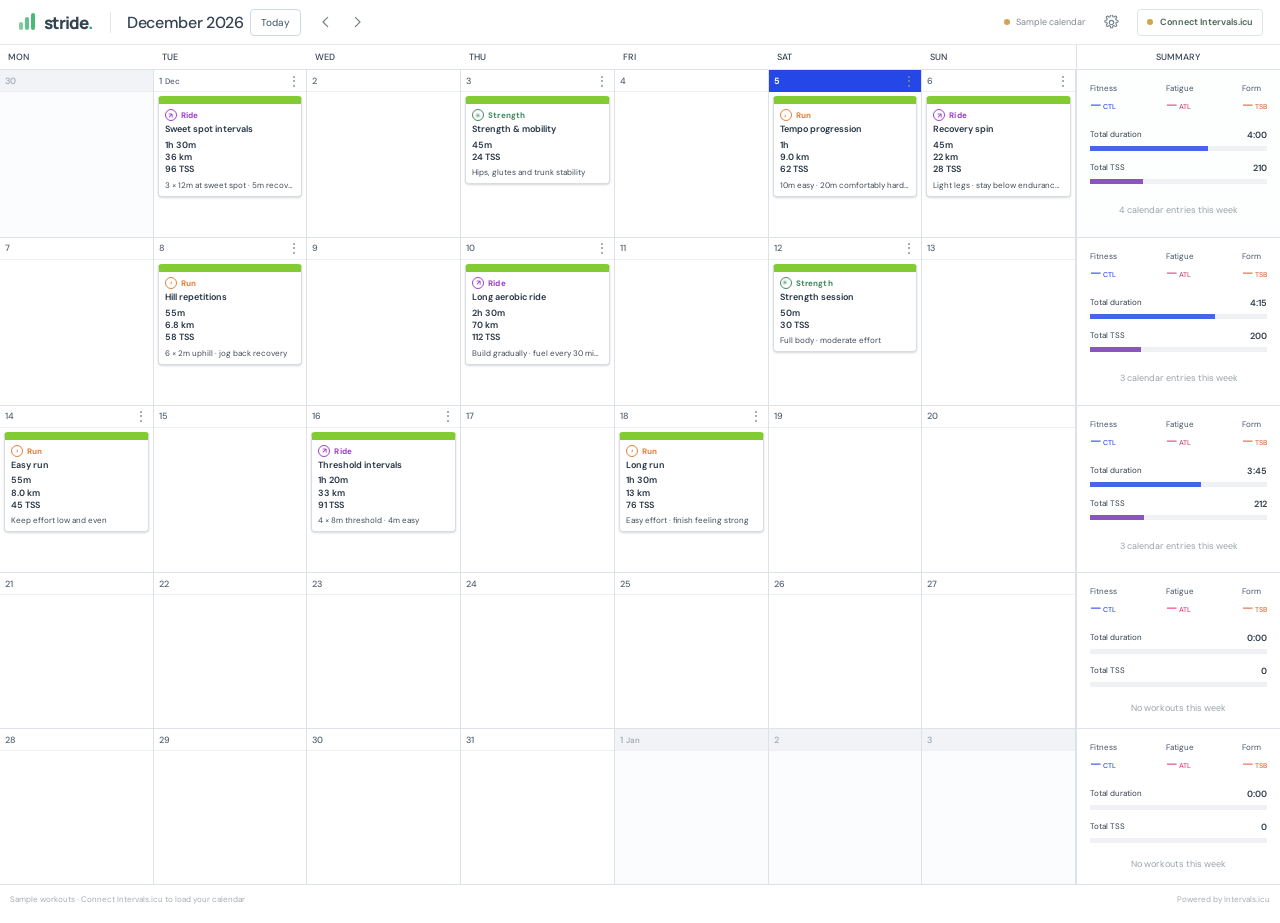
==== index.html @ 93efcd56 "Initial IntervalsUI app" ====
<!doctype html>
<html lang="en">
  <head>
    <meta charset="utf-8" />
    <meta name="viewport" content="width=device-width, initial-scale=1" />
    <meta name="theme-color" content="#ffffff" />
    <meta name="description" content="A personal training calendar powered by Intervals.icu" />
    <title>Stride — Training calendar</title>
    <link rel="stylesheet" href="./styles.css" />
    <script type="module" src="./app.js"></script>
  </head>
  <body>
    <header class="app-header">
      <a class="brand" href="#calendar" aria-label="Stride calendar">
        <span class="brand-mark" aria-hidden="true"><span></span><span></span><span></span></span>
        <span>stride<span class="brand-period">.</span></span>
      </a>
      <span class="header-divider" aria-hidden="true"></span>
      <div class="month-controls">
        <h1 id="month-title">October 2026</h1>
        <button class="today-button" id="today-button" type="button">Today</button>
        <button class="icon-button month-arrow" id="previous-month" type="button" aria-label="Previous month"><svg viewBox="0 0 24 24"><path d="m14.5 5-7 7 7 7"/></svg></button>
        <button class="icon-button month-arrow" id="next-month" type="button" aria-label="Next month"><svg viewBox="0 0 24 24"><path d="m9.5 5 7 7-7 7"/></svg></button>
      </div>
      <div class="header-actions">
        <span class="sync-status" id="sync-status"><span class="sync-indicator"></span><span id="sync-text">Sample calendar</span></span>
        <button class="icon-button settings-button" id="settings-button" type="button" aria-label="Connection settings" title="Connection settings">
          <svg viewBox="0 0 24 24" aria-hidden="true"><path d="M12 8.5a3.5 3.5 0 1 0 0 7 3.5 3.5 0 0 0 0-7Z"/><path d="m19.4 15 .1.1a1.8 1.8 0 1 1-2.5 2.5l-.1-.1a1.8 1.8 0 0 0-3.1 1.3v.2a1.8 1.8 0 1 1-3.6 0v-.2a1.8 1.8 0 0 0-3.1-1.3l-.1.1a1.8 1.8 0 1 1-2.5-2.5l.1-.1a1.8 1.8 0 0 0-1.3-3.1h-.2a1.8 1.8 0 1 1 0-3.6h.2a1.8 1.8 0 0 0 1.3-3.1l-.1-.1a1.8 1.8 0 1 1 2.5-2.5l.1.1a1.8 1.8 0 0 0 3.1-1.3v-.2a1.8 1.8 0 1 1 3.6 0v.2a1.8 1.8 0 0 0 3.1 1.3l.1-.1a1.8 1.8 0 1 1 2.5 2.5l-.1.1a1.8 1.8 0 0 0 1.3 3.1h.2a1.8 1.8 0 1 1 0 3.6h-.2a1.8 1.8 0 0 0-1.3 3.1Z"/></svg>
        </button>
        <button class="connect-button" id="connect-button" type="button"><span class="connection-dot" id="connection-dot"></span><span id="connection-label">Connect Intervals.icu</span></button>
      </div>
    </header>

    <main class="calendar-page" id="calendar">
      <div class="calendar-table" aria-label="Monthly training calendar">
        <div class="weekdays" aria-hidden="true">
          <span>Mon</span><span>Tue</span><span>Wed</span><span>Thu</span><span>Fri</span><span>Sat</span><span>Sun</span><span class="summary-heading">SUMMARY</span>
        </div>
        <div class="calendar-weeks" id="calendar-weeks" aria-live="polite"></div>
      </div>
      <footer class="page-footer"><span id="calendar-footnote">Sample workouts · Connect Intervals.icu to load your calendar</span><span>Powered by Intervals.icu</span></footer>
    </main>

    <dialog class="connect-dialog" id="connect-dialog" aria-labelledby="dialog-title">
      <form id="connect-form" method="dialog">
        <div class="dialog-header">
          <span class="dialog-mark" aria-hidden="true"><span></span><span></span><span></span></span>
          <button class="dialog-close" id="close-dialog" type="button" aria-label="Close">×</button>
        </div>
        <p class="eyebrow">PERSONAL CONNECTION</p>
        <h2 id="dialog-title">Connect your calendar</h2>
        <p class="dialog-description">Use your Intervals.icu API key to load planned workouts. You can find it in <strong>Settings → Developer Settings</strong>.</p>
        <label for="athlete-id">Athlete ID <span>Use 0 for your own account</span></label>
        <input id="athlete-id" name="athleteId" type="text" value="0" autocomplete="off" required />
        <label for="api-key">Personal API key</label>
        <input id="api-key" name="apiKey" type="password" placeholder="Paste your API key" autocomplete="new-password" required />
        <p class="form-message" id="form-message" role="status" aria-live="polite"></p>
        <button class="dialog-submit" id="dialog-submit" type="submit"><span id="submit-label">Connect and load calendar</span><span aria-hidden="true">→</span></button>
        <button class="disconnect-button" id="disconnect-button" type="button" hidden>Disconnect this browser</button>
        <p class="privacy-note"><span aria-hidden="true">⌑</span> Your key stays in this browser tab and is sent directly to Intervals.icu. This personal-key setup is intended for your own use.</p>
      </form>
    </dialog>

    <dialog class="workout-dialog" id="workout-dialog" aria-labelledby="workout-dialog-title">
      <div class="workout-dialog-content" id="workout-dialog-content"></div>
    </dialog>
  </body>
</html>
---- styles.css ----
@import url('https://fonts.googleapis.com/css2?family=DM+Sans:wght@400;500;600;700&family=Manrope:wght@400;500;600;700;800&display=swap');

:root {
  color-scheme: light;
  --ink: #263342;
  --muted: #78838e;
  --line: #dce2e8;
  --ride: #9f42ca;
  --run: #de8140;
  --strength: #438b61;
  --swim: #31a2a8;
  font-family: 'DM Sans', -apple-system, BlinkMacSystemFont, 'Segoe UI', sans-serif;
  font-synthesis: none;
  text-rendering: optimizeLegibility;
  -webkit-font-smoothing: antialiased;
}
* { box-sizing: border-box; }
body { margin: 0; min-width: 320px; min-height: 100vh; color: var(--ink); background: #fff; }
button, input { font: inherit; }
button:focus-visible, a:focus-visible, input:focus-visible { outline: 3px solid rgba(55, 116, 235, .32); outline-offset: 2px; }

.app-header { height: 45px; position: sticky; top: 0; z-index: 4; display: flex; align-items: center; gap: 13px; padding: 0 17px; border-bottom: 1px solid #e6e9ec; background: rgba(255,255,255,.97); }
.brand { display: inline-flex; align-items: center; gap: 7px; color: #334450; text-decoration: none; font: 800 17px/1 'Manrope', sans-serif; letter-spacing: -1px; }
.brand-period { color: #38a46a; }
.brand-mark, .dialog-mark { width: 20px; height: 20px; display: inline-flex; align-items: end; gap: 2px; padding: 2px; }
.brand-mark span, .dialog-mark span { width: 4px; border-radius: 4px; background: #49b878; }
.brand-mark span:nth-child(1), .dialog-mark span:nth-child(1) { height: 8px; opacity: .72; }
.brand-mark span:nth-child(2), .dialog-mark span:nth-child(2) { height: 13px; opacity: .86; }
.brand-mark span:nth-child(3), .dialog-mark span:nth-child(3) { height: 17px; }
.header-divider { width: 1px; height: 21px; margin: 0 3px 0 5px; background: #e3e7ea; }
.month-controls { display: flex; align-items: center; gap: 4px; }
.month-controls h1 { min-width: 111px; margin: 0 3px 0 0; color: #344251; font: 500 16px 'DM Sans', sans-serif; letter-spacing: -.35px; }
.icon-button { width: 27px; height: 27px; display: inline-grid; place-items: center; padding: 0; border: 1px solid transparent; border-radius: 4px; color: #75818d; background: transparent; cursor: pointer; }
.icon-button:hover { border-color: #dce3ea; color: #34495a; background: #f6f8fa; }
.icon-button svg { width: 16px; height: 16px; fill: none; stroke: currentColor; stroke-width: 1.8; stroke-linecap: round; stroke-linejoin: round; }
.today-button { height: 27px; margin-right: 7px; padding: 0 10px; border: 1px solid #cdd9e8; border-radius: 4px; color: #3e536a; background: #fff; font-size: 10px; cursor: pointer; }
.today-button:hover { border-color: #9eb6d6; background: #f8fafc; }
.header-actions { display: flex; align-items: center; gap: 12px; margin-left: auto; }
.sync-status { display: inline-flex; align-items: center; gap: 6px; color: #7e8991; font-size: 9px; white-space: nowrap; }
.sync-indicator, .connection-dot { width: 6px; height: 6px; display: inline-block; flex: 0 0 auto; border-radius: 50%; background: #d6a34c; }
.sync-status.connected .sync-indicator, .connection-dot.connected { background: #48a46a; }
.sync-status.loading .sync-indicator { background: #5486ce; animation: pulse 1s infinite alternate; }
@keyframes pulse { to { opacity: .3; } }
.settings-button { color: #75818d; }
.settings-button svg { width: 15px; height: 15px; }
.connect-button { height: 27px; display: inline-flex; align-items: center; gap: 7px; padding: 0 9px; border: 1px solid #dce4e4; border-radius: 4px; color: #476354; background: #fff; font-size: 9px; font-weight: 600; cursor: pointer; }
.connect-button:hover { border-color: #b7d7c0; background: #f7fbf8; }

.calendar-page { width: 100%; padding: 0 0 10px; }
.calendar-table { width: 100%; overflow-x: auto; }
.weekdays { min-width: 860px; height: 25px; display: grid; grid-template-columns: repeat(7, minmax(0, 1fr)) 204px; border-bottom: 1px solid var(--line); color: #364354; background: #fff; }
.weekdays span { display: flex; align-items: center; padding: 0 8px; font-size: 9px; font-weight: 500; text-transform: uppercase; }
.weekdays .summary-heading { justify-content: center; border-left: 1px solid var(--line); font-size: 9px; }
.calendar-weeks { min-width: 860px; }
.week-row { display: grid; grid-template-columns: minmax(0, 1fr) 204px; min-height: 155px; border-bottom: 1px solid var(--line); }
.week-days { min-width: 0; display: grid; grid-template-columns: repeat(7, minmax(0, 1fr)); }
.day-cell { min-width: 0; min-height: 155px; position: relative; border-right: 1px solid var(--line); background: #fff; }
.day-cell.outside-month { background: #fbfcfd; }
.day-head { height: 22px; display: flex; align-items: center; justify-content: space-between; padding: 0 5px; border-bottom: 1px solid #edf0f3; color: #536071; }
.day-cell.outside-month .day-head { color: #9ba5af; background: #f1f3f6; }
.day-number { font-size: 9px; font-weight: 500; }
.day-label-month { margin-left: 3px; font-size: 8px; }
.day-cell.is-today .day-head { color: #fff; background: #2547e8; border-color: #2547e8; font-weight: 700; }
.day-cell.is-today .day-number { font-weight: 700; }
.day-cell.is-today .day-label-month { display: none; }
.day-menu { color: #8090a0; font-size: 14px; line-height: 1; }
.workout-list { display: grid; align-content: start; gap: 5px; padding: 4px 4px 7px; }
.add-workout { width: 100%; min-height: 28px; display: grid; place-items: center; border: 1px solid #c7d1df; color: #667789; background: #fff; font-size: 17px; font-weight: 300; line-height: 1; cursor: pointer; opacity: 0; transition: opacity .12s ease, border-color .12s ease, background .12s ease; }
.day-cell:hover .add-workout, .day-cell:focus-within .add-workout { opacity: 1; }
.add-workout:hover { border-color: #8fa7c4; color: #405d7a; background: #f8fafc; }
.add-workout:focus-visible { opacity: 1; }
.workout-card { position: relative; min-width: 0; display: block; overflow: hidden; padding: 5px 6px 6px; border: 1px solid #d8dde4; border-top: 8px solid #dfe3e9; border-radius: 4px; color: #253344; text-align: left; background: #fff; box-shadow: 0 1px 2px rgba(24,39,59,.18); cursor: pointer; transition: box-shadow .12s ease, transform .12s ease; }
.workout-card:hover { z-index: 1; transform: translateY(-1px); box-shadow: 0 3px 8px rgba(24,39,59,.17); }
.workout-card.planned { border-top-color: #83cb32; }
.workout-card.activity { border-top-color: #dfe3e9; }
.workout-card.restricted { border-color: #eadfd0; border-top-color: #d6a458; background: #fffdf9; }
.workout-card.ride { --sport-color: var(--ride); }
.workout-card.run { --sport-color: var(--run); }
.workout-card.strength { --sport-color: var(--strength); }
.workout-card.swim { --sport-color: var(--swim); }
.workout-card.other { --sport-color: #688a6c; }
.workout-card.has-color { border-top-color: var(--sport-color); }
.workout-type { display: flex; align-items: center; gap: 4px; margin-bottom: 3px; color: var(--sport-color); font-size: 8px; font-weight: 800; letter-spacing: .15px; line-height: 1; }
.sport-icon { width: 12px; height: 12px; display: inline-grid; place-items: center; border: 1px solid currentColor; border-radius: 50%; font-size: 7px; font-weight: 800; }
.workout-title { display: -webkit-box; overflow: hidden; color: #253344; font-size: 9px; font-weight: 600; line-height: 1.2; -webkit-line-clamp: 2; -webkit-box-orient: vertical; }
.workout-meta { display: grid; gap: 2px; margin-top: 5px; color: #263443; font-size: 9px; font-weight: 600; line-height: 1.15; }
.workout-description { overflow: hidden; margin-top: 5px; color: #3f4b57; font-size: 8px; line-height: 1.25; text-overflow: ellipsis; white-space: nowrap; }
.summary-card { min-width: 0; display: flex; flex-direction: column; padding: 13px 13px 10px; border-left: 1px solid var(--line); background: #fff; }
.summary-stats { display: flex; justify-content: space-between; gap: 5px; margin-bottom: 16px; }
.summary-stat { display: grid; gap: 3px; color: #445366; font-size: 9px; }
.summary-stat span { font-size: 8px; }
.summary-stat strong { color: #2d4be7; font-size: 13px; font-weight: 500; }
.summary-stat:nth-child(2) strong { color: #e13e7e; }
.summary-stat:nth-child(3) strong { color: #e16a37; }
.summary-stat small { margin-left: 1px; font-size: 7px; }
.summary-metric { display: grid; grid-template-columns: 1fr auto; gap: 4px; margin: 0 0 5px; color: #303c4a; font-size: 8px; }
.summary-metric strong { font-size: 9px; font-weight: 600; }
.summary-meter { height: 5px; margin: 0 0 11px; overflow: hidden; background: #eff1f4; }
.summary-meter span { height: 100%; display: block; min-width: 0; background: #4566ec; }
.summary-meter.load span { background: #8b55bf; }
.summary-empty { margin: auto 0; color: #9aa3aa; text-align: center; font-size: 9px; line-height: 1.5; }
.week-row.is-current .summary-card { background: #fdfefe; }
.page-footer { display: flex; justify-content: space-between; padding: 9px 10px; color: #a4adb4; font-size: 8px; }

.connect-dialog, .workout-dialog { width: min(440px, calc(100vw - 28px)); padding: 0; overflow: visible; border: 0; border-radius: 10px; color: var(--ink); background: #fff; box-shadow: 0 25px 90px rgba(17,39,51,.25); }
.connect-dialog::backdrop, .workout-dialog::backdrop { background: rgba(16,34,44,.47); backdrop-filter: blur(2px); }
.connect-dialog form { padding: 24px 27px 22px; }
.dialog-header { display: flex; align-items: center; justify-content: space-between; margin-bottom: 20px; }
.dialog-mark { width: 30px; height: 30px; border: 1px solid #e0eee4; border-radius: 7px; background: #f1faf3; }
.dialog-close { width: 28px; height: 28px; border: 0; border-radius: 5px; color: #829098; background: transparent; font-size: 22px; cursor: pointer; }
.dialog-close:hover { color: #344e5c; background: #f1f4f4; }
.eyebrow { color: #8b9990; font-size: 9px; font-weight: 700; letter-spacing: 1.2px; }
.connect-dialog h2, .workout-dialog h2 { margin: 6px 0 8px; color: #1f3543; font: 700 22px 'Manrope', sans-serif; letter-spacing: -.6px; }
.dialog-description { margin: 0 0 20px; color: #7b8990; font-size: 12px; line-height: 1.6; }
.dialog-description strong { color: #4c606a; }
.connect-dialog label { display: flex; align-items: center; justify-content: space-between; margin: 14px 0 6px; color: #3a505d; font-size: 10px; font-weight: 700; }
.connect-dialog label span { color: #9ba5aa; font-size: 9px; font-weight: 400; }
.connect-dialog input { width: 100%; height: 38px; padding: 0 11px; border: 1px solid #dce3e5; border-radius: 5px; color: #304957; background: #fcfdfd; font-size: 12px; }
.connect-dialog input::placeholder { color: #b0b9bd; }
.form-message { min-height: 17px; margin: 6px 0 5px; color: #b05149; font-size: 10px; line-height: 1.45; }
.form-message.success { color: #238053; }
.dialog-submit { width: 100%; height: 39px; display: flex; align-items: center; justify-content: space-between; padding: 0 13px; border: 0; border-radius: 5px; color: #fff; background: #278352; font-size: 11px; font-weight: 700; cursor: pointer; }
.dialog-submit:hover { background: #176b43; }
.dialog-submit:disabled { opacity: .7; cursor: wait; }
.disconnect-button { display: block; margin: 10px auto 0; padding: 5px 8px; border: 0; color: #a05a52; background: transparent; font-size: 10px; cursor: pointer; }
.disconnect-button:hover { color: #793e38; text-decoration: underline; }
.disconnect-button[hidden] { display: none; }
.privacy-note { display: flex; gap: 7px; margin: 13px 0 0; color: #929da2; font-size: 9px; line-height: 1.5; }
.privacy-note span { color: #5d9c73; font-size: 12px; }
.workout-dialog { width: min(420px, calc(100vw - 28px)); }
.workout-dialog-content { padding: 25px; }
.workout-dialog:has(.builder-form) { width: min(1440px, calc(100vw - 24px)); max-height: calc(100vh - 24px); overflow: auto; border-radius: 7px; }
.workout-dialog:has(.builder-form) .workout-dialog-content { padding: 16px 20px 18px; }
.builder-form { padding: 0; }
.builder-heading { display: flex; align-items: flex-start; justify-content: space-between; margin: 0 0 13px; padding-bottom: 10px; border-bottom: 1px solid #e8edf1; }
.builder-heading .eyebrow { margin: 2px 0 7px; }
.builder-heading h2 { margin: 0; color: #1f3543; font: 700 20px 'Manrope', sans-serif; letter-spacing: -.5px; }
.builder-date { margin: 5px 0 0; color: #839099; font-size: 11px; }
.builder-fields { display: grid; grid-template-columns: minmax(220px, 2fr) minmax(145px, 1fr) minmax(130px, .8fr); align-items: end; gap: 10px; }
.builder-summary { margin-top: 10px; padding: 8px 12px 7px; border: 1px solid #e0e7ed; border-radius: 5px; background: #f8fafc; }
.builder-summary-heading { display: flex; justify-content: space-between; align-items: baseline; color: #344b59; font-size: 10px; }
.builder-summary-heading span { color: #8b989f; font-size: 8px; }
.builder-summary-metrics { display: grid; grid-template-columns: repeat(3, minmax(100px, 170px)); gap: 18px; margin-top: 7px; }
.builder-summary-metrics div { display: grid; gap: 3px; }
.builder-summary-metrics span { color: #87949c; font-size: 8px; }
.builder-summary-metrics strong { color: #233d4d; font: 700 15px 'Manrope', sans-serif; }
.builder-summary > p { margin: 7px 0 0; color: #99a4aa; font-size: 8px; }
.builder-field { display: grid; gap: 6px; color: #40525e; font-size: 10px; font-weight: 700; }
.builder-field input, .builder-field select, .builder-field textarea { width: 100%; min-width: 0; padding: 9px 10px; border: 1px solid #dce3e5; border-radius: 5px; color: #304957; background: #fcfdfd; font-size: 12px; font-weight: 400; }
.builder-field input, .builder-field select { height: 37px; }
.builder-field textarea { resize: vertical; line-height: 1.45; }
.builder-field input::placeholder, .builder-field textarea::placeholder { color: #aeb8bc; }
.builder-wide { grid-column: 1 / -1; }
.builder-section { margin-top: 13px; }
.builder-section-heading { display: flex; align-items: baseline; justify-content: space-between; gap: 10px; margin-bottom: 8px; }
.builder-section-heading h3 { margin: 0; color: #344b59; font: 700 11px 'Manrope', sans-serif; }
.builder-section-heading > span { color: #97a2a9; font-size: 9px; }
.builder-palette { display: grid; grid-template-columns: repeat(8, minmax(0, 1fr)); gap: 6px; }
.builder-preset { min-height: 52px; position: relative; display: grid; align-content: center; gap: 3px; padding: 7px 22px 7px 9px; border: 1px solid #d6dde5; border-radius: 4px; color: #2f3d4b; text-align: left; background: #f9fafc; box-shadow: 0 1px 1px rgba(24,39,59,.04); cursor: pointer; }
.builder-preset:hover { border-color: #9eb8d3; background: #f1f6fb; }
.builder-preset[draggable="true"] { cursor: grab; }
.builder-preset:active { cursor: grabbing; }
.builder-preset strong { font-size: 9px; font-weight: 700; }
.builder-preset small { overflow: hidden; color: #84929b; font-size: 8px; text-overflow: ellipsis; white-space: nowrap; }
.preset-plus { position: absolute; top: 7px; right: 8px; color: #6080a0; font-size: 14px; line-height: 1; }
.builder-empty { padding: 18px 10px; border: 1px dashed #d7e0e7; border-radius: 5px; color: #9aa6ae; text-align: center; font-size: 10px; }
.builder-block { padding: 0; border: 1px solid #e0e6eb; border-bottom: 0; background: #fff; }
.builder-block-main { min-height: 48px; display: grid; grid-template-columns: 13px 22px minmax(0, 1fr) auto auto; align-items: center; gap: 8px; padding: 7px 9px; cursor: grab; }
.builder-block-main:active { cursor: grabbing; }
.builder-block:active { cursor: grabbing; }
.builder-block.dragging { opacity: .4; }
.builder-block.drag-over-before { box-shadow: inset 0 2px #397dbc; }
.builder-block.drag-over-after { box-shadow: inset 0 -2px #397dbc; }
.builder-block-drag { color: #9caab4; font-size: 15px; line-height: 1; }
.builder-block:first-child { border-radius: 5px 5px 0 0; }
.builder-block:last-child { border-bottom: 1px solid #e0e6eb; border-radius: 0 0 5px 5px; }
.builder-block:only-child { border-radius: 5px; }
.builder-block-index { color: #a1adb5; font: 600 9px 'Manrope', sans-serif; }
.builder-block-copy { min-width: 0; display: grid; gap: 3px; }
.builder-block-copy strong { color: #344b59; font-size: 10px; }
.builder-block-copy span { overflow: hidden; color: #81909a; font-size: 9px; text-overflow: ellipsis; white-space: nowrap; }
.builder-block-controls { display: flex; gap: 3px; }
.builder-block-controls button { width: 25px; height: 25px; padding: 0; border: 1px solid #e0e6eb; border-radius: 4px; color: #627784; background: #fff; font-size: 13px; line-height: 1; cursor: pointer; }
.builder-block-controls button:hover:not(:disabled) { border-color: #bdcbd6; background: #f5f8fa; }
.builder-block-controls button:disabled { opacity: .35; cursor: default; }
.builder-block-controls .remove-block { color: #a5625b; font-size: 17px; }
.builder-repeat-control { display: inline-flex; align-items: center; gap: 3px; margin: 0 3px; padding: 2px 4px; border-radius: 4px; color: #465b69; background: #eef2f6; font-size: 9px; font-weight: 700; }
.builder-block-controls .builder-repeat-control button { width: 21px; height: 21px; border: 0; color: #406d96; background: transparent; font-size: 12px; }
.builder-block-controls .builder-repeat-control button:hover:not(:disabled) { background: #fff; }
.builder-input-block { min-width: 0; margin: 0 0 8px; padding: 9px 11px 11px; border: 1px solid #e0e6eb; border-radius: 5px; background: #fff; }
.builder-input-block legend { padding: 0 5px; color: #8b989f; font-size: 8px; }
.builder-input-block-heading { display: flex; align-items: center; justify-content: space-between; margin-bottom: 8px; color: #344b59; font-size: 10px; }
.builder-input-block-heading label { display: flex; align-items: center; gap: 6px; color: #7c8a93; font-size: 9px; }
.builder-input-block-heading input { width: 52px; height: 27px; padding: 2px 5px; border: 1px solid #dce3e9; border-radius: 4px; color: #344b59; font-size: 10px; text-align: center; }
.builder-step-inputs { display: grid; gap: 6px; }
.builder-step-input-row { display: grid; grid-template-columns: minmax(50px, 1fr) 150px 150px; align-items: center; gap: 10px; min-height: 34px; padding: 4px 8px; border-radius: 4px; background: #f8fafc; }
.builder-step-input-row label { display: flex; align-items: center; gap: 7px; color: #7c8a93; font-size: 8px; }
.builder-step-input-row label > span { color: #88959d; }
.builder-step-input-row input { width: 98px; height: 27px; padding: 3px 6px; border: 1px solid #dce3e9; border-radius: 4px; color: #344b59; background: #fff; font-size: 11px; text-align: right; }
.builder-step-input-row label:last-child input { width: 64px; }
.builder-step-number { color: #89969e; font-size: 8px; }
.builder-chart-wrap { min-height: 90px; padding: 3px 7px 0; border: 1px solid #e4e9ed; border-radius: 4px; background: #fff; }
.builder-chart-wrap.is-drop-target, #builder-block-list.is-drop-target { outline: 2px dashed #5891c6; outline-offset: 2px; background-color: #f4f9fd; }
.builder-chart { width: 100%; height: auto; display: block; overflow: visible; }
.chart-power-hit { cursor: ns-resize; touch-action: none; }
.chart-duration-hit { cursor: ew-resize; touch-action: none; }
.chart-power-hit:focus, .chart-duration-hit:focus { outline: none; stroke: #f3b544; stroke-width: 2; }
.chart-axis-label { fill: #66727e; font: 10px 'DM Sans', sans-serif; }
.chart-block-label { fill: #172231; font: 10px 'DM Sans', sans-serif; }
.builder-chart-empty { min-height: 80px; display: grid; place-items: center; color: #a1adb5; font-size: 10px; }
.builder-notes-field { margin-top: 13px; }
.builder-note { margin: 15px 0; color: #839099; font-size: 9px; line-height: 1.5; }
.builder-note.error { color: #b05149; }
.builder-actions { position: sticky; bottom: -18px; z-index: 2; display: flex; justify-content: flex-end; gap: 8px; margin: 12px -20px -18px; padding: 10px 20px; border-top: 1px solid #e4e9ed; background: rgba(255,255,255,.98); }
.builder-actions button { min-height: 36px; padding: 0 13px; border-radius: 5px; font-size: 10px; font-weight: 700; cursor: pointer; }
.builder-cancel { border: 1px solid #dce4e5; color: #526570; background: #fff; }
.builder-save { border: 1px solid #2547e8; color: #fff; background: #2547e8; }
.builder-save:hover { background: #1738d0; }
.builder-save:disabled { opacity: .65; cursor: wait; }
.workout-detail-top { display: flex; align-items: center; justify-content: space-between; }
.workout-detail-sport { display: inline-flex; align-items: center; gap: 7px; color: var(--sport-color, #538764); font-size: 9px; font-weight: 800; letter-spacing: .7px; text-transform: uppercase; }
.workout-detail-sport i { width: 8px; height: 8px; border-radius: 50%; background: var(--sport-color, #538764); }
.workout-detail-date { margin-top: 15px; color: #88969c; font-size: 10px; }
.workout-detail-metrics { display: flex; gap: 22px; margin: 19px 0; padding: 13px 0; border-top: 1px solid #e8edee; border-bottom: 1px solid #e8edee; }
.workout-detail-metrics span { display: grid; gap: 4px; color: #88969c; font-size: 8px; font-weight: 700; letter-spacing: .6px; }
.workout-detail-metrics strong { color: #344c59; font: 700 15px 'Manrope', sans-serif; letter-spacing: 0; }
.workout-description-full { color: #6f7d85; font-size: 11px; line-height: 1.7; white-space: pre-wrap; }
.workout-dialog-actions { display: flex; justify-content: flex-end; margin-top: 19px; }
.workout-dialog-actions button { min-height: 31px; padding: 0 12px; border: 1px solid #dce4e5; border-radius: 5px; color: #425966; background: #fff; font-size: 10px; font-weight: 600; cursor: pointer; }
.icu-link { margin-right: auto; align-self: center; color: #36825a; font-size: 10px; text-decoration: none; }
.icu-link:hover { text-decoration: underline; }

@media (max-width: 860px) {
  .weekdays { grid-template-columns: repeat(7, minmax(94px, 1fr)) 170px; }
  .calendar-weeks { min-width: 828px; }
  .week-row { grid-template-columns: minmax(0, 1fr) 170px; min-height: 145px; }
  .day-cell { min-height: 145px; }
  .summary-card { padding: 11px 9px 8px; }
  .summary-stats { margin-bottom: 12px; }
  .builder-palette { grid-template-columns: repeat(4, minmax(0, 1fr)); }
}
@media (max-width: 600px) {
  .app-header { height: 48px; gap: 8px; padding: 0 9px; }
  .brand { gap: 4px; font-size: 15px; }
  .brand-mark { transform: scale(.86); }
  .header-divider { margin: 0 1px; }
  .month-controls { gap: 1px; }
  .month-controls h1 { min-width: 91px; font-size: 13px; }
  .workout-dialog:has(.builder-form) { width: calc(100vw - 12px); max-height: calc(100vh - 12px); }
  .workout-dialog:has(.builder-form) .workout-dialog-content { padding: 12px; }
  .builder-actions { bottom: -12px; margin: 10px -12px -12px; padding: 9px 12px; }
  .builder-fields { grid-template-columns: 1fr 1fr; }
  .builder-fields .builder-field:first-child { grid-column: 1 / -1; }
  .builder-summary-metrics { grid-template-columns: repeat(3, minmax(0, 1fr)); gap: 7px; }
  .builder-summary-metrics strong { font-size: 13px; }
  .builder-palette { grid-template-columns: repeat(2, minmax(0, 1fr)); }
  .builder-fields { gap: 9px; }
  .builder-block-main { grid-template-columns: 11px 18px minmax(0, 1fr) auto; gap: 4px; padding: 7px 5px; }
  .builder-block-copy { grid-column: 3; grid-row: 1; }
  .builder-block-controls { grid-column: 4; grid-row: 1 / span 2; }
  .builder-step-input-row { grid-template-columns: 42px 1fr 1fr; gap: 5px; padding: 4px; }
  .builder-step-input-row label { flex-direction: column; align-items: flex-start; gap: 3px; }
  .builder-step-input-row input, .builder-step-input-row label:last-child input { width: 100%; }
  .builder-block-controls { gap: 2px; }
  .builder-block-controls button { width: 22px; height: 23px; }
  .builder-repeat-control { gap: 1px; margin: 0; padding: 1px 2px; }
  .builder-block-controls .builder-repeat-control button { width: 17px; height: 20px; }
  .today-button { height: 25px; margin-right: 1px; padding: 0 7px; font-size: 9px; }
  .month-arrow { width: 22px; }
  .header-actions { gap: 4px; }
  .sync-status { display: none; }
  .connect-button { width: 27px; justify-content: center; padding: 0; overflow: hidden; font-size: 0; }
  .connect-button #connection-label { display: none; }
  .connection-dot { width: 7px; height: 7px; }
  .settings-button { display: none; }
  .weekdays { grid-template-columns: repeat(7, minmax(84px, 1fr)) 150px; }
  .calendar-weeks { min-width: 738px; }
  .week-row { grid-template-columns: minmax(0, 1fr) 150px; min-height: 135px; }
  .day-cell { min-height: 135px; }
  .day-head { padding: 0 4px; }
  .workout-list { gap: 4px; padding: 3px; }
  .workout-card { padding: 4px 4px 5px; border-top-width: 6px; }
  .add-workout { opacity: 1; }
  .workout-title { font-size: 8px; }
  .workout-meta { font-size: 8px; }
  .summary-card { padding: 10px 8px; }
  .summary-stat { font-size: 8px; }
  .summary-stat strong { font-size: 11px; }
  .summary-metric { font-size: 7px; }
}
@media (prefers-reduced-motion: reduce) {
  *, *::before, *::after { scroll-behavior: auto !important; animation-duration: .01ms !important; animation-iteration-count: 1 !important; transition-duration: .01ms !important; }
}

/* Workout editor: compact controls above a wide profile, with editable blocks below. */
.workout-dialog:has(.builder-form) {
  width: min(1540px, calc(100vw - 36px));
  max-height: calc(100vh - 36px);
  overflow: auto;
  border: 1px solid #d4dbe4;
  border-radius: 10px;
  background: #f8f9fb;
  box-shadow: 0 20px 70px rgba(22, 36, 54, .28);
}
.workout-dialog:has(.builder-form) .workout-dialog-content { padding: 0; }
.builder-form { padding: 0 22px 0; }
.builder-heading {
  min-height: 43px;
  display: flex;
  align-items: center;
  justify-content: space-between;
  margin: 0 -22px;
  padding: 0 20px;
  border-bottom: 1px solid #e1e5eb;
  border-radius: 9px 9px 0 0;
  background: #fff;
}
.builder-date-lockup { display: flex; align-items: center; gap: 12px; }
.builder-heading .builder-date { margin: 0; color: #2147e8; font-size: 12px; font-weight: 650; }
.builder-heading-caption { color: #8994a3; font-size: 9px; font-weight: 700; letter-spacing: .9px; }
.builder-heading .dialog-close { width: 30px; height: 30px; border-radius: 7px; }
.builder-block-controls button { border-radius: 6px; }
.builder-heading .sr-only { position: absolute; width: 1px; height: 1px; padding: 0; margin: -1px; overflow: hidden; clip: rect(0, 0, 0, 0); white-space: nowrap; border: 0; }
.builder-toolbar {
  min-height: 80px;
  display: grid;
  grid-template-columns: minmax(210px, 1fr) 120px 120px minmax(300px, 1.15fr);
  align-items: center;
  gap: 12px;
  padding: 13px 0;
  border-bottom: 1px solid #e2e6ec;
}
.builder-name-field input { width: 100%; height: 39px; padding: 0 12px; border: 1px solid #d4dbe5; border-radius: 7px; color: #23354b; background: #fff; font-size: 15px; font-weight: 650; }
.builder-name-field input::placeholder { color: #9aa4b1; }
.builder-sport-field, .builder-distance-field { display: grid; gap: 5px; color: #7a8797; font-size: 9px; font-weight: 700; letter-spacing: .45px; text-transform: uppercase; }
.builder-sport-field select { width: 100%; height: 34px; padding: 0 9px; border: 1px solid #d9dfe8; border-radius: 7px; color: #2e3c4d; background: #fff; font-size: 12px; text-transform: none; }
.builder-distance-input { display: flex; align-items: center; gap: 6px; }
.builder-distance-input input { width: 80px; height: 34px; padding: 0 8px; border: 1px solid #d9dfe8; border-radius: 7px; color: #2e3c4d; background: #fff; font-size: 12px; }
.builder-distance-input small { color: #8290a0; font-size: 10px; }
.builder-summary {
  display: flex;
  align-items: center;
  justify-content: space-around;
  gap: 12px;
  margin: 0;
  padding: 0 3px;
  border: 0;
  border-left: 1px solid #e0e5eb;
  border-radius: 0;
  background: transparent;
}
.builder-summary > div { display: grid; gap: 5px; }
.builder-summary > div > span { color: #8390a0; font-size: 9px; font-weight: 700; letter-spacing: .5px; text-transform: uppercase; }
.builder-summary > div > strong { color: #1f2d40; font: 700 19px 'Manrope', sans-serif; letter-spacing: -.4px; }
.builder-summary-heading, .builder-summary > p { display: none; }
.builder-section { margin-top: 17px; }
.builder-section-heading { align-items: center; margin-bottom: 8px; }
.builder-section-heading h3 { color: #465569; font: 700 11px 'Manrope', sans-serif; letter-spacing: .1px; }
.builder-section-heading > span { color: #8793a2; font-size: 9px; }
.chart-section { margin-top: 13px; }
.builder-chart-wrap {
  min-height: 205px;
  padding: 5px 7px 1px;
  border: 1px solid #e1e5eb;
  border-radius: 9px;
  background: #fff;
}
.builder-chart { width: 100%; max-height: 240px; }
.builder-chart-empty { min-height: 190px; font-size: 11px; }
.chart-axis-label { fill: #758194; font: 10px 'DM Sans', sans-serif; }
.chart-block-label { fill: #182538; font: 10px 'DM Sans', sans-serif; }
.builder-palette-section { margin-top: 16px; }
.builder-palette { display: grid; grid-template-columns: repeat(8, minmax(0, 1fr)); gap: 7px; }
.builder-preset {
  min-height: 58px;
  display: flex;
  align-items: center;
  gap: 9px;
  padding: 8px 10px;
  border: 1px solid #dce2eb;
  border-radius: 8px;
  color: #344256;
  background: #fff;
  box-shadow: none;
}
.builder-preset:hover { border-color: #9eafd5; background: #f5f7fc; }
.builder-preset strong { font-size: 10px; line-height: 1.25; }
.builder-preset small, .preset-plus { display: none; }
.preset-glyph { width: 26px; height: 22px; flex: 0 0 auto; display: flex; align-items: flex-end; gap: 2px; padding: 2px; border-radius: 4px; background: #e7edf5; }
.preset-glyph i { flex: 1; min-width: 3px; height: var(--bar-height, 12px); border-radius: 3px 3px 0 0; background: var(--zone-color, #438dcc); }
.workout-sequence { margin-top: 20px; }
.builder-block { border: 1px solid #dce2eb; border-bottom: 0; background: #fff; cursor: grab; }
.builder-block:first-child { border-radius: 8px 8px 0 0; }
.builder-block:last-child { border-bottom: 1px solid #dce2eb; border-radius: 0 0 8px 8px; }
.builder-block:only-child { border-radius: 8px; }
.builder-block-main { min-height: 52px; grid-template-columns: 18px 28px minmax(0, 1fr) auto; gap: 10px; padding: 8px 12px; }
.builder-block-index { color: #8592a3; font-size: 10px; }
.builder-block-copy strong { color: #2d3d53; font-size: 11px; }
.builder-block-copy span { color: #79879a; font-size: 9px; }
.builder-input-section { margin-top: 19px; }
.builder-input-block {
  margin-bottom: 10px;
  padding: 13px 14px 15px;
  border: 1px solid #dce2eb;
  border-radius: 8px;
  background: #fff;
}
.builder-input-block legend { color: #7d8998; font-size: 9px; font-weight: 650; }
.builder-input-block-heading { margin-bottom: 12px; color: #2d3d53; font-size: 12px; }
.builder-input-block-heading label { font-size: 10px; }
.builder-input-block-heading input { height: 29px; border-color: #d1d9e4; border-radius: 6px; font-size: 12px; }
.builder-step-inputs { gap: 6px; }
.builder-step-input-row { grid-template-columns: minmax(70px, 1fr) 190px 190px; min-height: 42px; padding: 6px 9px; border: 1px solid #edf0f4; border-radius: 6px; background: #f8f9fb; }
.builder-step-number { color: #7c8898; font-size: 9px; }
.builder-step-input-row label { color: #667588; font-size: 9px; }
.builder-step-input-row input { height: 30px; border-color: #d5dce6; border-radius: 6px; color: #28394f; font-size: 12px; }
.builder-step-input-row label:last-child input { width: 70px; }
.builder-empty { padding: 22px 10px; border: 1px dashed #cbd3de; border-radius: 8px; background: #fff; font-size: 11px; }
.builder-notes-field { margin-top: 16px; }
.builder-note { margin: 8px 0 12px; font-size: 9px; }
.builder-actions {
  position: sticky;
  bottom: 0;
  margin: 14px -22px 0;
  padding: 11px 22px;
  border-top: 1px solid #dfe4eb;
  border-radius: 0 0 9px 9px;
  background: rgba(255,255,255,.98);
}
.builder-actions button { min-height: 36px; border-radius: 7px; font-size: 11px; }
.builder-cancel { border-color: transparent; color: #3d4e66; }
.builder-save { background: #2448e8; }
.builder-save:hover { background: #1739d2; }

@media (max-width: 900px) {
  .builder-form { padding: 0 14px; }
  .builder-heading { margin: 0 -14px; padding: 0 13px; }
  .builder-toolbar { grid-template-columns: minmax(160px, 1fr) 100px 100px; gap: 9px; }
  .builder-summary { grid-column: 1 / -1; justify-content: flex-start; gap: 34px; padding: 7px 0 0; border: 0; }
  .builder-palette { grid-template-columns: repeat(4, minmax(0, 1fr)); }
  .builder-actions { margin-right: -14px; margin-left: -14px; padding-right: 14px; padding-left: 14px; }
}
@media (max-width: 600px) {
  .workout-dialog:has(.builder-form) { width: calc(100vw - 12px); max-height: calc(100vh - 12px); }
  .builder-form { padding: 0 10px; }
  .builder-heading { min-height: 40px; margin: 0 -10px; padding: 0 9px; }
  .builder-date-lockup { align-items: flex-start; flex-direction: column; gap: 2px; }
  .builder-heading .builder-date { font-size: 10px; }
  .builder-heading-caption { font-size: 7px; }
  .builder-toolbar { grid-template-columns: 1fr 1fr; gap: 8px; padding: 10px 0; }
  .builder-name-field { grid-column: 1 / -1; }
  .builder-name-field input { height: 36px; font-size: 13px; }
  .builder-sport-field, .builder-distance-field { grid-row: 2; }
  .builder-summary { grid-column: 1 / -1; justify-content: space-between; gap: 5px; }
  .builder-summary > div > strong { font-size: 16px; }
  .builder-summary > div > span { font-size: 8px; }
  .builder-section-heading { align-items: flex-start; flex-direction: column; gap: 3px; }
  .builder-chart-wrap { min-height: 130px; padding: 4px; }
  .builder-chart-empty { min-height: 120px; }
  .builder-palette { grid-template-columns: repeat(2, minmax(0, 1fr)); gap: 5px; }
  .builder-preset { min-height: 48px; padding: 6px; gap: 6px; }
  .builder-preset strong { font-size: 9px; }
  .preset-glyph { width: 23px; height: 19px; }
  .builder-block-main { grid-template-columns: 12px 20px minmax(0, 1fr) auto; gap: 5px; padding: 7px 6px; }
  .builder-block-copy { grid-column: 3; grid-row: 1; }
  .builder-block-controls { grid-column: 4; grid-row: 1 / span 2; }
  .builder-step-input-row { grid-template-columns: 44px 1fr 1fr; gap: 4px; padding: 5px; }
  .builder-step-input-row label { flex-direction: column; align-items: flex-start; gap: 3px; }
  .builder-step-input-row input, .builder-step-input-row label:last-child input { width: 100%; }
  .builder-actions { margin: 11px -10px 0; padding: 8px 10px; }
}

/* Direct manipulation controls on the workout profile and repeat editors. */
.chart-block-label { cursor: grab; user-select: none; touch-action: none; }
.chart-block-label:active { cursor: grabbing; }
.chart-block-grip-glyph { fill: #8190a0; font-size: 11px; }
.chart-block-grip { cursor: grab; touch-action: none; }
.chart-block-grip:active { cursor: grabbing; }
.chart-block-grip-bg { fill: rgba(255,255,255,.94); stroke: #cfd8e2; stroke-width: 1; filter: drop-shadow(0 1px 2px rgba(20,35,56,.12)); }
.chart-block-grip:hover .chart-block-grip-bg { fill: #edf3fa; stroke: #8baac5; }
.chart-block-grip-symbol { fill: #52677a; font: 12px 'DM Sans', sans-serif; }
.builder-chart-wrap.is-grabbing-block { cursor: grab; }
.builder-chart-wrap.is-moving-block { cursor: grabbing; outline: 2px solid #8bb3d8; outline-offset: 1px; }
.chart-repeat-control-bg { fill: #fff; stroke: #d4dbe5; stroke-width: 1; filter: drop-shadow(0 1px 2px rgba(20,35,56,.12)); }
.chart-repeat-button { fill: transparent; cursor: pointer; }
.chart-repeat-button:hover { fill: #edf3fa; }
.chart-repeat-button:focus { fill: #e4effa; stroke: #4282bb; stroke-width: 1; outline: none; }
.chart-repeat-divider { stroke: #e2e6ec; stroke-width: 1; pointer-events: none; }
.chart-repeat-symbol { fill: #344256; font: 14px 'DM Sans', sans-serif; pointer-events: none; }
.builder-repeat-editor { display: inline-flex; align-items: center; gap: 5px; color: #718096; font-size: 10px; }
.builder-repeat-editor input { width: 44px; height: 28px; border: 1px solid #d1d9e4; border-radius: 6px; color: #28394f; background: #fff; font-size: 11px; text-align: center; }
.builder-repeat-editor button { width: 25px; height: 25px; border: 1px solid #dce2eb; border-radius: 6px; color: #344256; background: #fff; font-size: 14px; cursor: pointer; }
.builder-repeat-editor button:hover { background: #f1f5fa; }
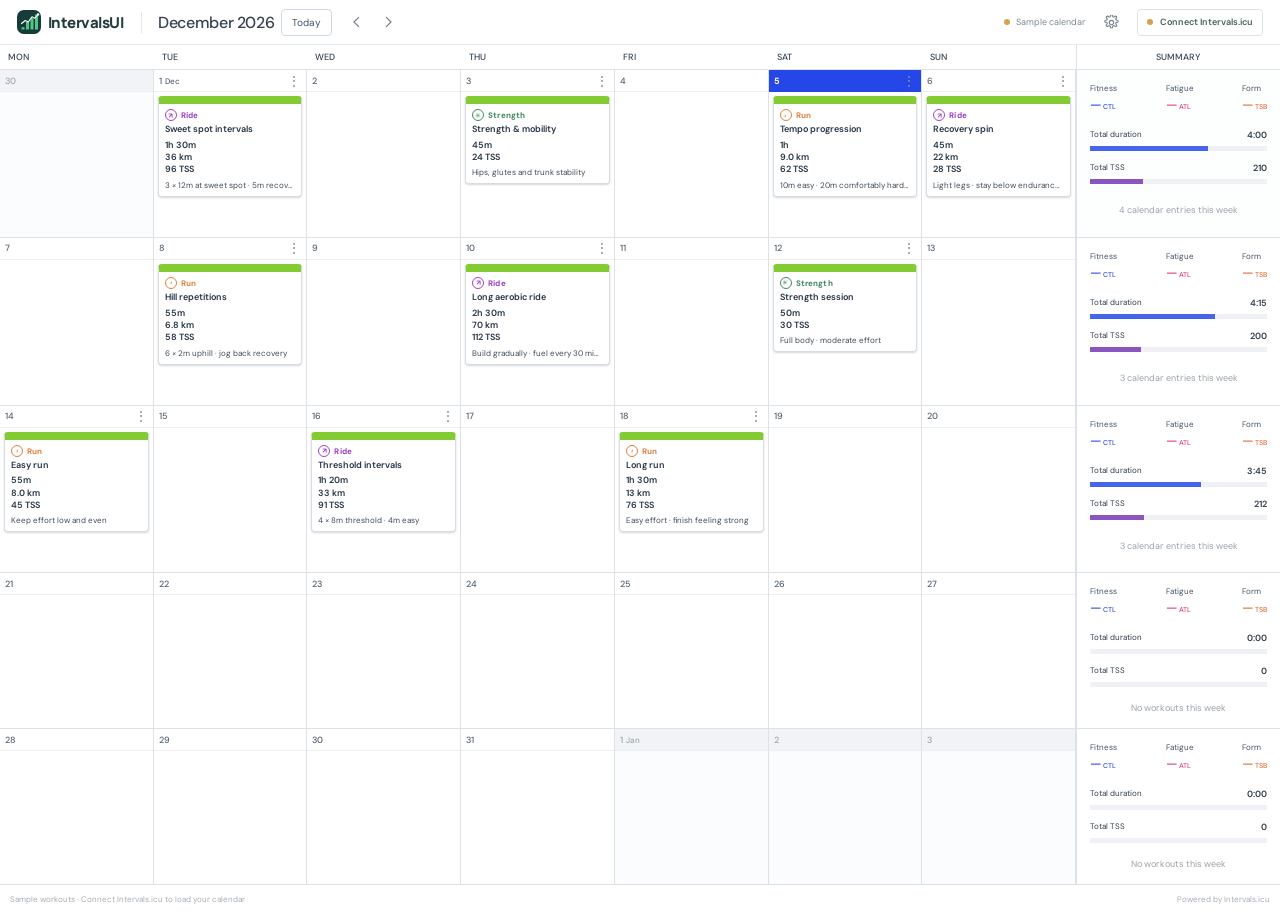
==== commit e86cc100: "Add activity charts and IntervalsUI branding" ====
--- a/index.html
+++ b/index.html
@@ -5,15 +5,20 @@
     <meta name="viewport" content="width=device-width, initial-scale=1" />
     <meta name="theme-color" content="#ffffff" />
     <meta name="description" content="A personal training calendar powered by Intervals.icu" />
-    <title>Stride — Training calendar</title>
+    <title>IntervalsUI — Training calendar</title>
     <link rel="stylesheet" href="./styles.css" />
     <script type="module" src="./app.js"></script>
   </head>
   <body>
     <header class="app-header">
-      <a class="brand" href="#calendar" aria-label="Stride calendar">
-        <span class="brand-mark" aria-hidden="true"><span></span><span></span><span></span></span>
-        <span>stride<span class="brand-period">.</span></span>
+      <a class="brand" href="#calendar" aria-label="IntervalsUI calendar">
+        <svg class="brand-mark" viewBox="0 0 32 32" aria-hidden="true">
+          <rect width="32" height="32" rx="9" fill="#173b38" />
+          <path d="M6 23h4v3H6zm6-7h4v10h-4zm6-5h4v15h-4zm6-5h4v20h-4z" fill="#54c589" />
+          <path d="m6 18 5-4 4 2 5-7 4 2 4-5" fill="none" stroke="#f4fff9" stroke-linecap="round" stroke-linejoin="round" stroke-width="1.6" />
+          <circle cx="28" cy="6" r="1.7" fill="#f4fff9" />
+        </svg>
+        <span class="brand-name">IntervalsUI</span>
       </a>
       <span class="header-divider" aria-hidden="true"></span>
       <div class="month-controls">
--- a/styles.css
+++ b/styles.css
@@ -20,13 +20,14 @@
 button:focus-visible, a:focus-visible, input:focus-visible { outline: 3px solid rgba(55, 116, 235, .32); outline-offset: 2px; }
 
 .app-header { height: 45px; position: sticky; top: 0; z-index: 4; display: flex; align-items: center; gap: 13px; padding: 0 17px; border-bottom: 1px solid #e6e9ec; background: rgba(255,255,255,.97); }
-.brand { display: inline-flex; align-items: center; gap: 7px; color: #334450; text-decoration: none; font: 800 17px/1 'Manrope', sans-serif; letter-spacing: -1px; }
-.brand-period { color: #38a46a; }
-.brand-mark, .dialog-mark { width: 20px; height: 20px; display: inline-flex; align-items: end; gap: 2px; padding: 2px; }
-.brand-mark span, .dialog-mark span { width: 4px; border-radius: 4px; background: #49b878; }
-.brand-mark span:nth-child(1), .dialog-mark span:nth-child(1) { height: 8px; opacity: .72; }
-.brand-mark span:nth-child(2), .dialog-mark span:nth-child(2) { height: 13px; opacity: .86; }
-.brand-mark span:nth-child(3), .dialog-mark span:nth-child(3) { height: 17px; }
+.brand { display: inline-flex; align-items: center; gap: 7px; color: #334450; text-decoration: none; font: 800 15px/1 'Manrope', sans-serif; letter-spacing: -.55px; white-space: nowrap; }
+.brand-mark { width: 24px; height: 24px; display: block; flex: none; }
+.brand-name { color: #243c3a; }
+.dialog-mark { width: 20px; height: 20px; display: inline-flex; align-items: end; gap: 2px; padding: 2px; }
+.dialog-mark span { width: 4px; border-radius: 4px; background: #49b878; }
+.dialog-mark span:nth-child(1) { height: 8px; opacity: .72; }
+.dialog-mark span:nth-child(2) { height: 13px; opacity: .86; }
+.dialog-mark span:nth-child(3) { height: 17px; }
 .header-divider { width: 1px; height: 21px; margin: 0 3px 0 5px; background: #e3e7ea; }
 .month-controls { display: flex; align-items: center; gap: 4px; }
 .month-controls h1 { min-width: 111px; margin: 0 3px 0 0; color: #344251; font: 500 16px 'DM Sans', sans-serif; letter-spacing: -.35px; }
@@ -83,6 +84,8 @@
 .workout-type { display: flex; align-items: center; gap: 4px; margin-bottom: 3px; color: var(--sport-color); font-size: 8px; font-weight: 800; letter-spacing: .15px; line-height: 1; }
 .sport-icon { width: 12px; height: 12px; display: inline-grid; place-items: center; border: 1px solid currentColor; border-radius: 50%; font-size: 7px; font-weight: 800; }
 .workout-title { display: -webkit-box; overflow: hidden; color: #253344; font-size: 9px; font-weight: 600; line-height: 1.2; -webkit-line-clamp: 2; -webkit-box-orient: vertical; }
+.activity-skyline { width: 100%; height: 24px; display: block; margin: 5px 0 2px; overflow: hidden; border-radius: 2px; background: #26342f; }
+.activity-skyline-large { height: 112px; margin: 18px 0; border-radius: 5px; }
 .workout-meta { display: grid; gap: 2px; margin-top: 5px; color: #263443; font-size: 9px; font-weight: 600; line-height: 1.15; }
 .workout-description { overflow: hidden; margin-top: 5px; color: #3f4b57; font-size: 8px; line-height: 1.25; text-overflow: ellipsis; white-space: nowrap; }
 .summary-card { min-width: 0; display: flex; flex-direction: column; padding: 13px 13px 10px; border-left: 1px solid var(--line); background: #fff; }
@@ -224,6 +227,20 @@
 .workout-detail-metrics { display: flex; gap: 22px; margin: 19px 0; padding: 13px 0; border-top: 1px solid #e8edee; border-bottom: 1px solid #e8edee; }
 .workout-detail-metrics span { display: grid; gap: 4px; color: #88969c; font-size: 8px; font-weight: 700; letter-spacing: .6px; }
 .workout-detail-metrics strong { color: #344c59; font: 700 15px 'Manrope', sans-serif; letter-spacing: 0; }
+.workout-dialog:has(.activity-analysis-placeholder), .workout-dialog:has(.activity-analysis) { width: min(980px, calc(100vw - 28px)); }
+.workout-dialog:has(.activity-analysis-placeholder) .workout-dialog-content, .workout-dialog:has(.activity-analysis) .workout-dialog-content { padding: 24px; }
+.activity-analysis { margin: 17px 0 20px; }
+.activity-analysis h3 { margin: 0 0 8px; color: #344c59; font-size: 11px; }
+.activity-analysis-chart { width: 100%; height: auto; display: block; }
+.activity-chart-legend text { fill: #f4f4f4; font: 700 12px 'DM Sans', sans-serif; }
+.activity-chart-heading { fill: #fff; font: 700 13px 'DM Sans', sans-serif; text-transform: uppercase; }
+.activity-chart-axis { fill: #d5d5d5; font: 9px 'DM Sans', sans-serif; }
+.activity-readout-label { fill: #52616a; font: 11px 'DM Sans', sans-serif; }
+.activity-readout-label tspan { fill: #26343b; font-weight: 700; }
+.activity-readout-hint { fill: #87939a; font: 9px 'DM Sans', sans-serif; }
+.activity-tracer { stroke: #fff; stroke-width: 1.25; stroke-dasharray: 3 2; opacity: .95; pointer-events: none; vector-effect: non-scaling-stroke; }
+.activity-analysis-placeholder { min-height: 125px; display: grid; place-items: center; margin: 18px 0; padding: 18px; border-radius: 6px; color: #75838b; background: #f4f6f7; font-size: 11px; text-align: center; }
+.activity-analysis-error { color: #9b514a; }
 .workout-description-full { color: #6f7d85; font-size: 11px; line-height: 1.7; white-space: pre-wrap; }
 .workout-dialog-actions { display: flex; justify-content: flex-end; margin-top: 19px; }
 .workout-dialog-actions button { min-height: 31px; padding: 0 12px; border: 1px solid #dce4e5; border-radius: 5px; color: #425966; background: #fff; font-size: 10px; font-weight: 600; cursor: pointer; }
@@ -240,6 +257,8 @@
   .builder-palette { grid-template-columns: repeat(4, minmax(0, 1fr)); }
 }
 @media (max-width: 600px) {
+  .workout-dialog:has(.activity-analysis-placeholder), .workout-dialog:has(.activity-analysis) { width: calc(100vw - 16px); max-height: calc(100vh - 16px); overflow: auto; }
+  .workout-dialog:has(.activity-analysis-placeholder) .workout-dialog-content, .workout-dialog:has(.activity-analysis) .workout-dialog-content { padding: 14px; }
   .app-header { height: 48px; gap: 8px; padding: 0 9px; }
   .brand { gap: 4px; font-size: 15px; }
   .brand-mark { transform: scale(.86); }
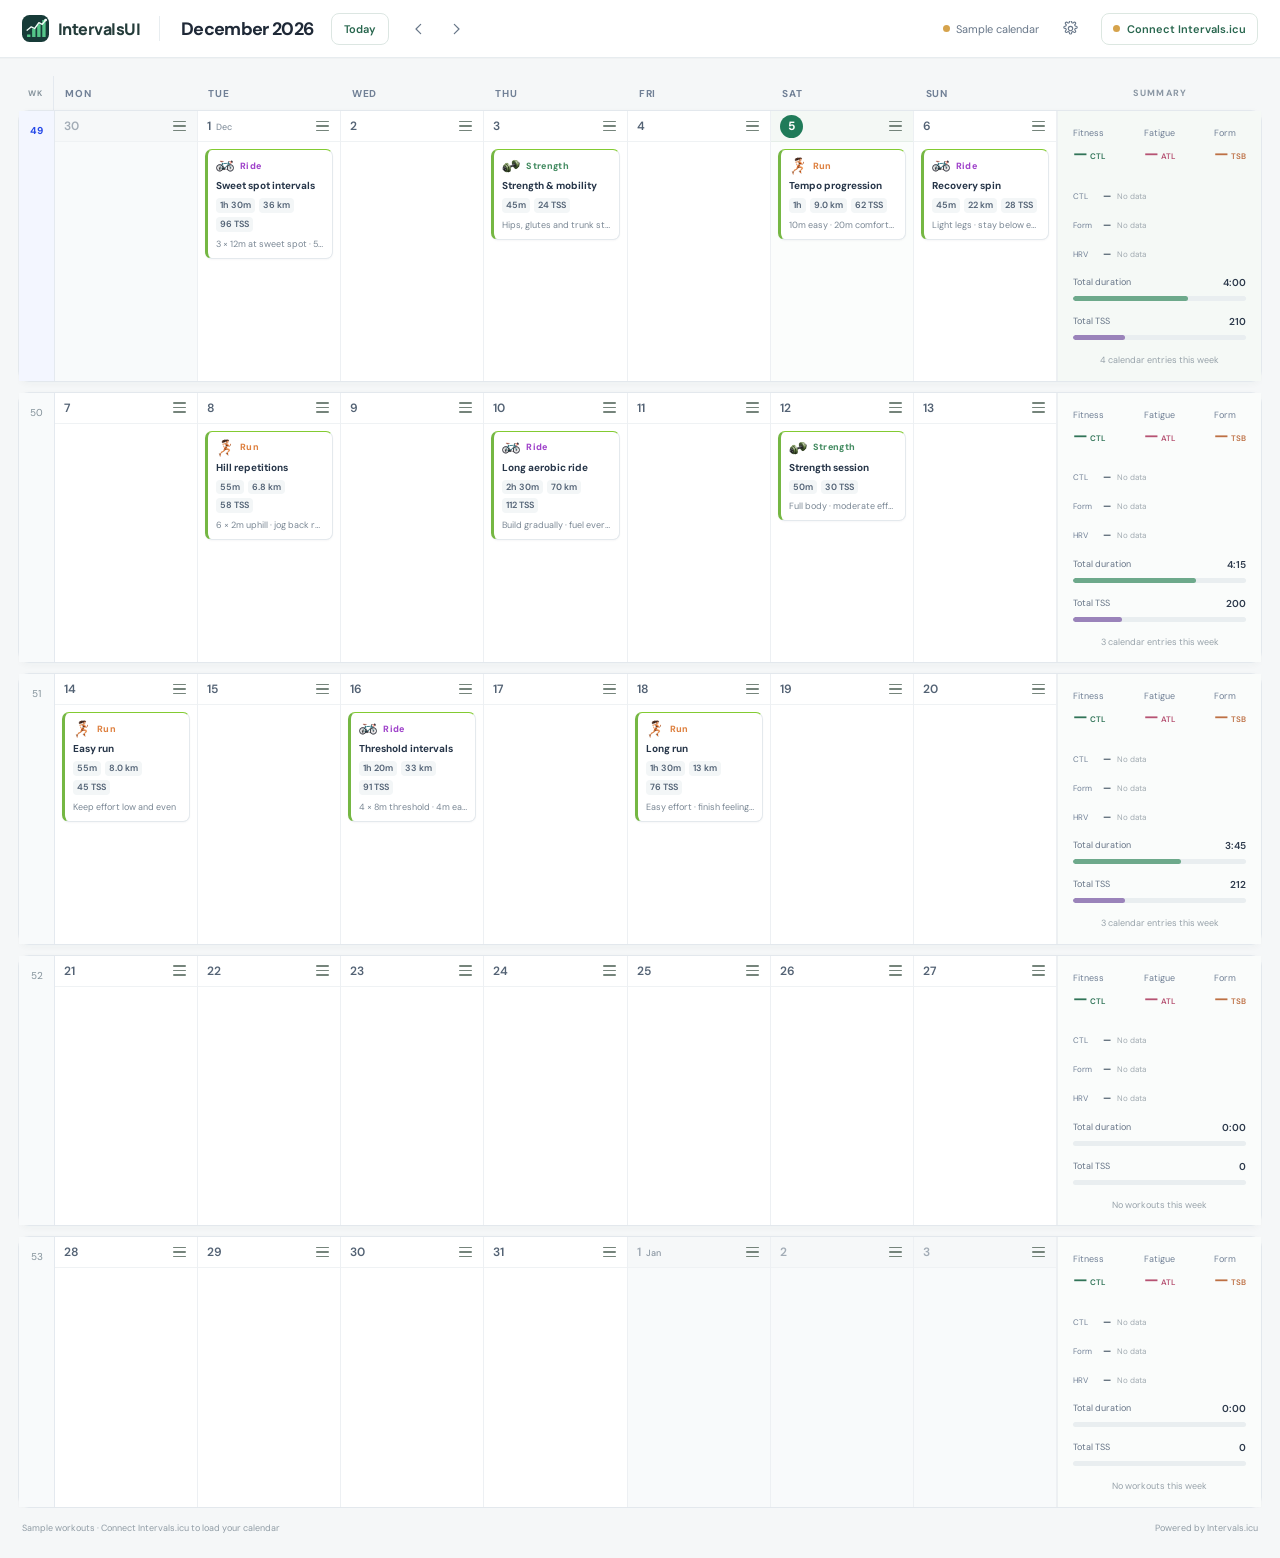
==== commit 1d857855: "graphs" ====
--- a/index.html
+++ b/index.html
@@ -39,6 +39,7 @@
     <main class="calendar-page" id="calendar">
       <div class="calendar-table" aria-label="Monthly training calendar">
         <div class="weekdays" aria-hidden="true">
+          <span class="week-number-heading">WK</span>
           <span>Mon</span><span>Tue</span><span>Wed</span><span>Thu</span><span>Fri</span><span>Sat</span><span>Sun</span><span class="summary-heading">SUMMARY</span>
         </div>
         <div class="calendar-weeks" id="calendar-weeks" aria-live="polite"></div>
--- a/styles.css
+++ b/styles.css
@@ -66,12 +66,24 @@
 .day-cell.is-today .day-label-month { display: none; }
 .day-menu { color: #8090a0; font-size: 14px; line-height: 1; }
 .workout-list { display: grid; align-content: start; gap: 5px; padding: 4px 4px 7px; }
+.wellness-summary { display: flex; flex-wrap: wrap; gap: 3px 7px; padding: 4px 5px; border: 1px solid #dcece5; border-radius: 4px; color: #526b60; background: #f4faf6; font-size: 8px; line-height: 1.25; }
+.wellness-summary b { color: #347653; font-weight: 700; }
 .add-workout { width: 100%; min-height: 28px; display: grid; place-items: center; border: 1px solid #c7d1df; color: #667789; background: #fff; font-size: 17px; font-weight: 300; line-height: 1; cursor: pointer; opacity: 0; transition: opacity .12s ease, border-color .12s ease, background .12s ease; }
 .day-cell:hover .add-workout, .day-cell:focus-within .add-workout { opacity: 1; }
 .add-workout:hover { border-color: #8fa7c4; color: #405d7a; background: #f8fafc; }
 .add-workout:focus-visible { opacity: 1; }
-.workout-card { position: relative; min-width: 0; display: block; overflow: hidden; padding: 5px 6px 6px; border: 1px solid #d8dde4; border-top: 8px solid #dfe3e9; border-radius: 4px; color: #253344; text-align: left; background: #fff; box-shadow: 0 1px 2px rgba(24,39,59,.18); cursor: pointer; transition: box-shadow .12s ease, transform .12s ease; }
+.workout-card-wrap { position: relative; min-width: 0; }
+.workout-card { width: 100%; position: relative; min-width: 0; display: block; overflow: hidden; padding: 5px 6px 6px; border: 1px solid #d8dde4; border-top: 8px solid #dfe3e9; border-radius: 4px; color: #253344; text-align: left; background: #fff; box-shadow: 0 1px 2px rgba(24,39,59,.18); cursor: pointer; transition: box-shadow .12s ease, transform .12s ease; }
 .workout-card:hover { z-index: 1; transform: translateY(-1px); box-shadow: 0 3px 8px rgba(24,39,59,.17); }
+.workout-card[draggable="true"] { cursor: grab; }
+.workout-card[draggable="true"]:active { cursor: grabbing; }
+.workout-card.calendar-dragging { opacity: .42; }
+.calendar-drop-target { outline: 2px dashed #438dcc !important; outline-offset: 2px; background-color: #f2f8fd !important; }
+.paired-indicator { display: inline-block; margin-top: 4px; padding: 2px 4px; border-radius: 3px; color: #28643c; background: #e7f4e9; font-size: 8px; font-weight: 700; }
+.calendar-delete { position: absolute; z-index: 2; top: 3px; right: 3px; width: 18px; height: 18px; display: grid; place-items: center; padding: 0; border: 1px solid #e8c8c5; border-radius: 50%; color: #9b413b; background: #fff; font-size: 14px; line-height: 1; cursor: pointer; opacity: 0; transition: opacity .12s ease, background .12s ease; }
+.workout-card-wrap:hover .calendar-delete, .workout-card-wrap:focus-within .calendar-delete { opacity: 1; }
+.calendar-delete:hover, .calendar-delete:focus-visible { background: #fff1ef; }
+@media (hover: none) { .calendar-delete { opacity: 1; } }
 .workout-card.planned { border-top-color: #83cb32; }
 .workout-card.activity { border-top-color: #dfe3e9; }
 .workout-card.restricted { border-color: #eadfd0; border-top-color: #d6a458; background: #fffdf9; }
@@ -82,7 +94,25 @@
 .workout-card.other { --sport-color: #688a6c; }
 .workout-card.has-color { border-top-color: var(--sport-color); }
 .workout-type { display: flex; align-items: center; gap: 4px; margin-bottom: 3px; color: var(--sport-color); font-size: 8px; font-weight: 800; letter-spacing: .15px; line-height: 1; }
-.sport-icon { width: 12px; height: 12px; display: inline-grid; place-items: center; border: 1px solid currentColor; border-radius: 50%; font-size: 7px; font-weight: 800; }
+.sport-icon { width: 18px; height: 18px; display: inline-grid; flex: 0 0 18px; place-items: center; overflow: visible; }
+.sport-icon svg { width: 100%; height: 100%; display: block; fill: none; stroke: currentColor; stroke-width: 1.25; stroke-linecap: round; stroke-linejoin: round; }
+.sport-icon img { width: 17px; height: 17px; display: block; object-fit: contain; }
+.sport-icon img[src*="dumbbell"] { width: 18px; height: 18px; max-width: none; }
+.day-head { position: relative; z-index: 3; }
+.day-cell:has(.day-menu-popover:not([hidden])) { z-index: 5; }
+.day-menu-button { width: 25px; height: 25px; display: grid; place-items: center; margin: 0 -4px 0 0; padding: 0; border: 0; border-radius: 5px; color: #75847b; background: transparent; cursor: pointer; }
+.day-menu-button:hover, .day-menu-button[aria-expanded="true"] { color: #315d47; background: #eaf2ed; }
+.day-menu-icon { width: 13px; display: grid; gap: 3px; }
+.day-menu-icon i { height: 1.5px; display: block; border-radius: 2px; background: currentColor; }
+.day-menu-popover { width: 176px; position: absolute; z-index: 8; top: 26px; right: 4px; display: grid; gap: 2px; padding: 5px; border: 1px solid #dce4df; border-radius: 8px; background: #fff; box-shadow: 0 8px 24px rgba(28,48,37,.16); }
+.week-days > .day-cell:first-child .day-menu-popover { right: auto; left: 4px; }
+.day-menu-popover[hidden] { display: none; }
+.day-menu-popover button { min-height: 30px; padding: 0 9px; border: 0; border-radius: 5px; color: #33463b; background: transparent; text-align: left; font-size: 11px; cursor: pointer; }
+.day-menu-popover button:hover:not(:disabled), .day-menu-popover button:focus-visible { color: #244f38; background: #f0f6f2; }
+.day-menu-popover button:disabled { color: #a8b0ac; cursor: default; }
+.day-menu-popover .day-menu-delete { color: #a4433e; }
+.day-menu-popover .day-menu-delete:hover:not(:disabled) { color: #8f302b; background: #fff2f0; }
+.day-menu-separator { height: 1px; margin: 3px 5px; background: #edf0ed; }
 .workout-title { display: -webkit-box; overflow: hidden; color: #253344; font-size: 9px; font-weight: 600; line-height: 1.2; -webkit-line-clamp: 2; -webkit-box-orient: vertical; }
 .activity-skyline { width: 100%; height: 24px; display: block; margin: 5px 0 2px; overflow: hidden; border-radius: 2px; background: #26342f; }
 .activity-skyline-large { height: 112px; margin: 18px 0; border-radius: 5px; }
@@ -132,6 +162,11 @@
 .privacy-note span { color: #5d9c73; font-size: 12px; }
 .workout-dialog { width: min(420px, calc(100vw - 28px)); }
 .workout-dialog-content { padding: 25px; }
+.wellness-detail { margin: 16px 0; padding: 12px; border: 1px solid #dcece5; border-radius: 6px; background: #f7fbf8; }
+.wellness-detail h3 { margin: 0 0 9px; color: #42604f; font-size: 10px; text-transform: uppercase; letter-spacing: .4px; }
+.wellness-detail-metrics { display: flex; flex-wrap: wrap; gap: 14px; }
+.wellness-detail-metrics span { display: grid; gap: 3px; color: #738178; font-size: 9px; }
+.wellness-detail-metrics strong { color: #2b4937; font-size: 12px; }
 .workout-dialog:has(.builder-form) { width: min(1440px, calc(100vw - 24px)); max-height: calc(100vh - 24px); overflow: auto; border-radius: 7px; }
 .workout-dialog:has(.builder-form) .workout-dialog-content { padding: 16px 20px 18px; }
 .builder-form { padding: 0; }
@@ -244,6 +279,15 @@
 .workout-description-full { color: #6f7d85; font-size: 11px; line-height: 1.7; white-space: pre-wrap; }
 .workout-dialog-actions { display: flex; justify-content: flex-end; margin-top: 19px; }
 .workout-dialog-actions button { min-height: 31px; padding: 0 12px; border: 1px solid #dce4e5; border-radius: 5px; color: #425966; background: #fff; font-size: 10px; font-weight: 600; cursor: pointer; }
+.workout-manage-actions { display: flex; gap: 6px; margin-right: 8px; }
+.workout-dialog-actions button.delete-workout { border-color: #efd1cf; color: #a4433e; }
+.workout-dialog-actions button.delete-workout:hover { background: #fff5f4; }
+#workout-action-message:empty { display: none; }
+.activity-name-form h2, .activity-delete-confirm h2 { margin: 15px 0 12px; color: #203448; font-size: 19px; }
+.activity-name-form .builder-field { margin: 14px 0 0; }
+.activity-delete-confirm > p:not(.builder-note) { color: #617181; font-size: 12px; line-height: 1.5; }
+.activity-name-form #activity-action-message:empty, .activity-delete-confirm #activity-action-message:empty { display: none; }
+.activity-delete-confirm .delete-workout { border: 1px solid #a4433e; color: #fff; background: #a4433e; }
 .icu-link { margin-right: auto; align-self: center; color: #36825a; font-size: 10px; text-decoration: none; }
 .icu-link:hover { text-decoration: underline; }
 
@@ -299,6 +343,7 @@
   .day-head { padding: 0 4px; }
   .workout-list { gap: 4px; padding: 3px; }
   .workout-card { padding: 4px 4px 5px; border-top-width: 6px; }
+  .calendar-delete { opacity: 1; }
   .add-workout { opacity: 1; }
   .workout-title { font-size: 8px; }
   .workout-meta { font-size: 8px; }
@@ -349,13 +394,21 @@
   padding: 13px 0;
   border-bottom: 1px solid #e2e6ec;
 }
+.builder-form[data-basic-mode="true"] .builder-toolbar { grid-template-columns: minmax(210px, 1fr) 120px 120px 120px; }
+.builder-form[data-basic-mode="true"] .builder-summary,
+.builder-form[data-basic-mode="true"] .chart-section,
+.builder-form[data-basic-mode="true"] .builder-palette-section,
+.builder-form[data-basic-mode="true"] .workout-sequence,
+.builder-form[data-basic-mode="true"] .builder-input-section { display: none; }
 .builder-name-field input { width: 100%; height: 39px; padding: 0 12px; border: 1px solid #d4dbe5; border-radius: 7px; color: #23354b; background: #fff; font-size: 15px; font-weight: 650; }
 .builder-name-field input::placeholder { color: #9aa4b1; }
-.builder-sport-field, .builder-distance-field { display: grid; gap: 5px; color: #7a8797; font-size: 9px; font-weight: 700; letter-spacing: .45px; text-transform: uppercase; }
+.builder-sport-field, .builder-distance-field, .builder-time-field { display: grid; gap: 5px; color: #7a8797; font-size: 9px; font-weight: 700; letter-spacing: .45px; text-transform: uppercase; }
+.builder-distance-field[hidden], .builder-time-field[hidden] { display: none; }
 .builder-sport-field select { width: 100%; height: 34px; padding: 0 9px; border: 1px solid #d9dfe8; border-radius: 7px; color: #2e3c4d; background: #fff; font-size: 12px; text-transform: none; }
 .builder-distance-input { display: flex; align-items: center; gap: 6px; }
 .builder-distance-input input { width: 80px; height: 34px; padding: 0 8px; border: 1px solid #d9dfe8; border-radius: 7px; color: #2e3c4d; background: #fff; font-size: 12px; }
 .builder-distance-input small { color: #8290a0; font-size: 10px; }
+.builder-time-field input { width: 100%; height: 34px; padding: 0 8px; border: 1px solid #d9dfe8; border-radius: 7px; color: #2e3c4d; background: #fff; font-size: 12px; font-variant-numeric: tabular-nums; }
 .builder-summary {
   display: flex;
   align-items: center;
@@ -469,7 +522,8 @@
   .builder-toolbar { grid-template-columns: 1fr 1fr; gap: 8px; padding: 10px 0; }
   .builder-name-field { grid-column: 1 / -1; }
   .builder-name-field input { height: 36px; font-size: 13px; }
-  .builder-sport-field, .builder-distance-field { grid-row: 2; }
+  .builder-sport-field, .builder-distance-field, .builder-time-field { grid-row: 2; }
+  .builder-form[data-sport="Run"] .builder-time-field { grid-row: 3; }
   .builder-summary { grid-column: 1 / -1; justify-content: space-between; gap: 5px; }
   .builder-summary > div > strong { font-size: 16px; }
   .builder-summary > div > span { font-size: 8px; }
@@ -510,3 +564,265 @@
 .builder-repeat-editor input { width: 44px; height: 28px; border: 1px solid #d1d9e4; border-radius: 6px; color: #28394f; background: #fff; font-size: 11px; text-align: center; }
 .builder-repeat-editor button { width: 25px; height: 25px; border: 1px solid #dce2eb; border-radius: 6px; color: #344256; background: #fff; font-size: 14px; cursor: pointer; }
 .builder-repeat-editor button:hover { background: #f1f5fa; }
+
+/* Refined training calendar */
+:root {
+  --ink: #1e293b;
+  --muted: #718096;
+  --line: #e4e9ef;
+  --calendar-accent: #207b59;
+  --calendar-canvas: #f5f7f8;
+}
+body { background: var(--calendar-canvas); }
+.app-header { height: 58px; gap: 16px; padding: 0 22px; border-bottom-color: #e7ecef; background: rgba(255,255,255,.96); box-shadow: 0 1px 0 rgba(15,23,42,.02); }
+.brand { gap: 9px; font-size: 16px; }
+.brand-mark { width: 27px; height: 27px; }
+.header-divider { height: 25px; margin-left: 3px; margin-right: 5px; background: #e8edf0; }
+.month-controls { gap: 5px; }
+.month-controls h1 { min-width: 142px; color: #1f2937; font-size: 18px; font-weight: 700; letter-spacing: -.65px; }
+.icon-button { width: 32px; height: 32px; border-radius: 8px; color: #687789; }
+.today-button { height: 32px; margin-right: 9px; padding: 0 12px; border-color: #dce6e2; border-radius: 8px; color: #28664e; font-size: 11px; font-weight: 600; }
+.today-button:hover { border-color: #b5d5c6; background: #f2f8f5; }
+.header-actions { gap: 15px; }
+.sync-status { color: #687789; font-size: 11px; }
+.sync-indicator, .connection-dot { width: 7px; height: 7px; }
+.connect-button { height: 32px; padding: 0 11px; border-color: #dce7e1; border-radius: 8px; color: #28664e; background: #fff; font-size: 11px; }
+.connect-button:hover { border-color: #b5d5c6; background: #f3f8f5; }
+.calendar-page { padding: 18px 18px 24px; }
+.calendar-table { overflow-x: auto; }
+.weekdays { height: 34px; border: 0; color: #718096; background: transparent; }
+.weekdays span { padding: 0 11px; font-size: 10px; font-weight: 700; letter-spacing: .08em; }
+.weekdays .summary-heading { border: 0; color: #8a96a3; font-size: 9px; letter-spacing: .12em; }
+.calendar-weeks { display: grid; gap: 10px; }
+.week-row { min-height: 166px; overflow: hidden; border: 1px solid #e3e8ed; border-radius: 11px; background: #fff; box-shadow: 0 2px 7px rgba(29,45,61,.035); }
+.week-days { background: #fff; }
+.day-cell { min-height: 166px; border-right-color: #edf0f3; background: #fff; transition: background-color .15s ease; }
+.day-cell:hover { background: #fcfdfd; }
+.day-cell.outside-month { background: #f8fafb; }
+.day-head { height: 31px; padding: 0 9px; border-bottom-color: #eff2f4; color: #536274; }
+.day-cell.outside-month .day-head { color: #a2acb6; background: #f6f8f9; }
+.day-number { font-size: 12px; font-weight: 600; }
+.day-label-month { margin-left: 5px; color: #8995a1; font-size: 9px; font-weight: 500; }
+.day-cell.is-today { background: #fbfdfc; }
+.day-cell.is-today .day-head { color: #355f4c; background: #f4f8f5; border-color: #e5eee8; }
+.day-cell.is-today .day-number { min-width: 23px; height: 23px; display: inline-grid; place-items: center; border-radius: 50%; color: #fff; background: var(--calendar-accent); font-weight: 700; }
+.day-cell.is-today .day-label-month { display: inline; color: #527764; }
+.day-menu { color: #91a096; font-size: 16px; }
+.workout-list { gap: 6px; padding: 7px 7px 9px; }
+.wellness-summary { gap: 4px 8px; padding: 6px 7px; border-color: #e1ece5; border-radius: 7px; color: #61766a; background: #f7faf8; font-size: 9px; }
+.wellness-summary b { color: #387254; }
+.workout-card { padding: 7px 8px 8px; border: 1px solid #e4e9ed; border-left: 3px solid #d7dfe5; border-top-width: 1px; border-radius: 7px; color: #344154; background: #fff; box-shadow: 0 1px 2px rgba(23,37,51,.035); transition: border-color .15s ease, box-shadow .15s ease, transform .15s ease; }
+.workout-card:hover { box-shadow: 0 5px 14px rgba(23,37,51,.09); }
+.workout-card.planned { border-left-color: #75b743; background: #fff; }
+.workout-card.activity { border-left-color: #aebbc6; background: #fcfdfd; }
+.workout-card.restricted { border-color: #eee2d0; border-left-color: #d6a458; background: #fffdf9; }
+.workout-card.has-color { border-left-color: var(--sport-color); border-top-color: #e4e9ed; }
+.workout-type { gap: 6px; margin-bottom: 4px; font-size: 9px; letter-spacing: .035em; }
+.sport-icon { width: 18px; height: 18px; flex-basis: 18px; }
+.sport-icon img { width: 18px; height: 18px; }
+.sport-icon img[src*="dumbbell"] { width: 18px; height: 18px; }
+.workout-title { color: #263548; font-size: 10px; font-weight: 700; line-height: 1.3; }
+.activity-skyline { height: 27px; margin: 6px 0 3px; border-radius: 4px; }
+.workout-meta { display: flex; flex-wrap: wrap; gap: 4px; margin-top: 6px; color: #516174; font-size: 9px; font-weight: 600; line-height: 1.2; }
+.workout-meta span { padding: 2px 4px; border-radius: 4px; background: #f3f6f7; }
+.workout-description { margin-top: 6px; color: #7a8794; font-size: 9px; line-height: 1.35; }
+.paired-indicator { margin-top: 5px; padding: 3px 6px; border-radius: 5px; color: #28664e; background: #edf6f0; font-size: 9px; }
+.calendar-delete { top: 5px; right: 5px; width: 21px; height: 21px; border-color: #f0d8d6; border-radius: 6px; font-size: 15px; }
+.summary-card { padding: 16px 15px 13px; border-left: 1px solid #edf0f2; background: #fafcfb; }
+.summary-stats { gap: 8px; margin-bottom: 19px; }
+.summary-stat { gap: 4px; color: #718096; font-size: 10px; }
+.summary-stat span { font-size: 9px; }
+.summary-stat strong { color: #317458; font-size: 16px; font-weight: 700; }
+.summary-stat:nth-child(2) strong { color: #b65373; }
+.summary-stat:nth-child(3) strong { color: #bd7044; }
+.summary-stat small { margin-left: 2px; font-size: 8px; font-weight: 600; }
+.summary-metric { gap: 6px; margin-bottom: 7px; color: #667487; font-size: 9px; }
+.summary-metric strong { color: #2c394b; font-size: 10px; }
+.summary-meter { height: 5px; margin-bottom: 14px; border-radius: 5px; background: #e9eef0; }
+.summary-meter span { border-radius: inherit; background: #6da98b; }
+.summary-meter.load span { background: #9a83ba; }
+.summary-empty { color: #97a2aa; font-size: 9px; }
+.week-row.is-current .summary-card { background: #f5f9f6; }
+.page-footer { padding: 14px 4px 0; color: #909ca5; font-size: 9px; }
+.add-workout { min-height: 29px; border-color: #e1e8e4; border-style: dashed; border-radius: 6px; color: #72927e; background: transparent; font-size: 17px; opacity: 0; }
+.add-workout:hover { border-color: #a8c7b5; color: #397554; background: #f6faf7; }
+
+@media (max-width: 860px) {
+  .app-header { padding: 0 14px; }
+  .calendar-page { padding: 12px 12px 20px; }
+  .week-row { min-height: 155px; }
+  .day-cell { min-height: 155px; }
+}
+@media (max-width: 600px) {
+  .app-header { height: 52px; padding: 0 8px; gap: 7px; }
+  .brand { font-size: 14px; }
+  .brand-mark { width: 23px; height: 23px; }
+  .header-divider { margin: 0; }
+  .month-controls { gap: 0; }
+  .month-controls h1 { min-width: 85px; margin-right: 0; font-size: 13px; }
+  .icon-button { width: 25px; height: 28px; }
+  .today-button { height: 27px; margin-right: 1px; padding: 0 7px; font-size: 9px; }
+  .header-actions { gap: 4px; }
+  .calendar-page { padding: 8px 7px 16px; }
+  .weekdays { height: 30px; }
+  .weekdays span { padding: 0 7px; font-size: 9px; }
+  .calendar-weeks { gap: 7px; }
+  .week-row { min-height: 140px; border-radius: 8px; }
+  .day-cell { min-height: 140px; }
+  .day-head { height: 27px; padding: 0 5px; }
+  .day-number { font-size: 10px; }
+  .workout-list { gap: 5px; padding: 5px 4px 7px; }
+  .workout-card { padding: 5px 5px 6px; border-radius: 6px; }
+  .workout-type { gap: 3px; font-size: 8px; }
+  .sport-icon, .sport-icon img { width: 15px; height: 15px; }
+  .sport-icon { flex-basis: 15px; }
+  .sport-icon img[src*="dumbbell"] { width: 15px; height: 15px; }
+  .workout-title { font-size: 9px; }
+  .workout-meta { gap: 3px; font-size: 8px; }
+  .summary-card { padding: 12px 8px 9px; }
+  .summary-stats { gap: 3px; margin-bottom: 12px; }
+  .summary-stat strong { font-size: 13px; }
+  .summary-metric { font-size: 8px; }
+  .page-footer { padding: 10px 2px 0; font-size: 8px; }
+}
+
+/* Compact month view for phones: keep all visible weeks inside the viewport. */
+@media (max-width: 600px) {
+  html, body { width: 100%; height: 100vh; height: 100dvh; overflow: hidden; }
+  .app-header {
+    height: 76px;
+    display: grid;
+    grid-template-columns: 1fr auto;
+    grid-template-rows: 32px 36px;
+    gap: 0 8px;
+    padding: 4px 10px;
+  }
+  .brand { grid-column: 1; grid-row: 1; }
+  .header-divider { display: none; }
+  .month-controls { grid-column: 1 / -1; grid-row: 2; justify-content: center; }
+  .month-controls h1 { min-width: 112px; font-size: 14px; }
+  .header-actions { grid-column: 2; grid-row: 1; margin-left: 0; }
+  .calendar-page { height: calc(100vh - 76px); height: calc(100dvh - 76px); min-height: 0; display: flex; flex-direction: column; padding: 0; overflow: hidden; }
+  .calendar-table { min-height: 0; flex: 1; display: flex; flex-direction: column; overflow: hidden; }
+  .weekdays { min-width: 0; height: 25px; flex: 0 0 25px; grid-template-columns: repeat(7, minmax(0, 1fr)); }
+  .weekdays span { justify-content: center; padding: 0; font-size: 8px; }
+  .weekdays .summary-heading { display: none; }
+  .calendar-weeks { min-width: 0; min-height: 0; flex: 1; display: grid; grid-template-rows: repeat(var(--week-count, 6), minmax(0, 1fr)); }
+  .week-row { min-height: 0; display: block; overflow: hidden; border-radius: 0; }
+  .week-days { width: 100%; height: 100%; grid-template-columns: repeat(7, minmax(0, 1fr)); }
+  .summary-card { display: none; }
+  .day-cell { min-height: 0; overflow: hidden; }
+  .day-head { height: 23px; padding: 0 2px; }
+  .day-number { font-size: 9px; }
+  .day-label-month { margin-left: 1px; font-size: 7px; }
+  .day-menu-button { width: 18px; height: 20px; margin-right: -2px; }
+  .day-menu-icon { width: 10px; gap: 2px; }
+  .day-cell .add-workout {
+    position: absolute;
+    z-index: 4;
+    top: 1px;
+    right: 15px;
+    width: 15px;
+    min-height: 20px;
+    display: grid !important;
+    padding: 0;
+    border: 0;
+    color: #62816e;
+    background: transparent;
+    font-size: 15px;
+    opacity: 1;
+  }
+  .workout-list { max-height: calc(100% - 23px); gap: 3px; padding: 3px 2px; overflow: hidden; }
+  .workout-card { max-height: 47px; padding: 2px 3px 3px; border-top-width: 4px; border-radius: 4px; }
+  .workout-type { height: 13px; margin: 0 0 1px; font-size: 0; }
+  .sport-icon, .sport-icon img { width: 13px; height: 13px; }
+  .sport-icon { flex-basis: 13px; }
+  .sport-icon img[src*="dumbbell"] { width: 13px; height: 13px; }
+  .workout-title { font-size: 8px; line-height: 1.15; -webkit-line-clamp: 2; }
+  .activity-skyline, .workout-meta, .workout-description, .paired-indicator, .wellness-summary,
+  .calendar-delete, .add-workout, .page-footer { display: none !important; }
+}
+
+@media (max-width: 600px) and (max-height: 500px) {
+  .app-header { height: 56px; grid-template-rows: 22px 26px; padding: 3px 10px; }
+  .calendar-page { height: calc(100vh - 56px); height: calc(100dvh - 56px); }
+  .weekdays { height: 20px; flex-basis: 20px; }
+  .day-head { height: 18px; }
+  .add-workout { min-height: 17px; height: 17px; }
+  .workout-list { max-height: calc(100% - 18px); }
+  .workout-type { height: 11px; }
+  .sport-icon, .sport-icon img, .sport-icon img[src*="dumbbell"] { width: 11px; height: 11px; }
+  .sport-icon { flex-basis: 11px; }
+  .workout-title { -webkit-line-clamp: 1; }
+}
+
+/* Week number gutter and content-driven week heights. */
+.weekdays { min-width: 896px; grid-template-columns: 36px repeat(7, minmax(0, 1fr)) 204px; }
+.week-number-heading {
+  justify-content: center;
+  padding: 0 !important;
+  border-right: 1px solid var(--line);
+  color: #86939c;
+  font-size: 8px !important;
+}
+.week-row { grid-template-columns: 36px minmax(0, 1fr) 204px; overflow: visible; }
+.week-number {
+  display: flex;
+  justify-content: center;
+  padding-top: 13px;
+  border-right: 1px solid var(--line);
+  color: #829099;
+  background: #f8fafb;
+  font-size: 10px;
+  font-variant-numeric: tabular-nums;
+}
+.week-row.is-current .week-number { color: #2448e8; background: #f3f6ff; font-weight: 700; }
+
+@media (min-width: 601px) and (max-width: 860px) {
+  .weekdays { min-width: 864px; grid-template-columns: 34px repeat(7, minmax(94px, 1fr)) 170px; }
+  .calendar-weeks { min-width: 864px; }
+  .week-row { grid-template-columns: 34px minmax(0, 1fr) 170px; }
+}
+
+@media (max-width: 600px) {
+  html, body { height: auto; min-height: 100vh; min-height: 100dvh; overflow-x: hidden; overflow-y: auto; }
+  .calendar-page { height: auto; min-height: calc(100vh - 76px); min-height: calc(100dvh - 76px); overflow: visible; }
+  .calendar-table { min-height: calc(100vh - 101px); min-height: calc(100dvh - 101px); overflow: visible; }
+  .calendar-weeks { min-height: calc(100vh - 101px); min-height: calc(100dvh - 101px); gap: 0; grid-template-rows: repeat(var(--week-count, 6), auto); }
+  .weekdays { min-width: 0; grid-template-columns: 30px repeat(7, minmax(0, 1fr)); }
+  .week-row { min-height: 0; display: grid; grid-template-columns: 30px minmax(0, 1fr); overflow: visible; }
+  .week-number { justify-content: center; padding-top: 7px; font-size: 8px; }
+  .week-days { width: 100%; height: auto; }
+  .day-cell { overflow: visible; }
+  .workout-list { max-height: none; overflow: visible; }
+}
+
+@media (max-width: 600px) and (max-height: 500px) {
+  .calendar-page { min-height: calc(100vh - 56px); min-height: calc(100dvh - 56px); }
+  .calendar-table { min-height: calc(100vh - 76px); min-height: calc(100dvh - 76px); }
+}
+
+.summary-trends { display: grid; gap: 4px; margin: 0 0 10px; }
+.summary-trend { min-width: 0; min-height: 25px; display: grid; grid-template-columns: 38px minmax(0, 1fr); align-items: center; gap: 6px; }
+.summary-trend-heading { display: flex; align-items: baseline; justify-content: space-between; gap: 3px; color: #718096; font-size: 8px; }
+.summary-trend-heading b { color: #334455; font-size: 9px; font-weight: 700; font-variant-numeric: tabular-nums; }
+.summary-sparkline { width: 100%; height: 25px; overflow: visible; }
+.summary-sparkline-track { fill: none; stroke: #e8edf0; stroke-width: 1; }
+.summary-sparkline-line { fill: none; stroke: var(--trend-color, #6da98b); stroke-width: 2; stroke-linecap: round; stroke-linejoin: round; }
+.summary-sparkline-dots { fill: var(--trend-color, #6da98b); }
+.summary-trend-empty { color: #a0aab1; font-size: 8px; }
+
+@media (max-width: 600px) {
+  .week-number { grid-row: 1 / span 2; }
+  .week-days { grid-column: 2; grid-row: 1; }
+  .week-row .summary-card { grid-column: 2; grid-row: 2; display: flex; padding: 7px 8px; border-top: 1px solid #edf0f2; border-left: 0; }
+  .week-row .summary-stats { display: none; }
+  .week-row .summary-trends { grid-template-columns: repeat(3, minmax(0, 1fr)); gap: 6px; margin: 0 0 5px; }
+  .week-row .summary-trend { display: flex; flex-direction: column; align-items: stretch; gap: 1px; }
+  .week-row .summary-trend-heading { justify-content: space-between; font-size: 8px; }
+  .week-row .summary-trend-heading b { font-size: 8px; }
+  .week-row .summary-sparkline { height: 20px; }
+  .week-row .summary-trend-empty { height: 20px; }
+  .week-row .summary-metric { margin: 2px 0; }
+  .week-row .summary-meter, .week-row .summary-empty { display: none; }
+}
